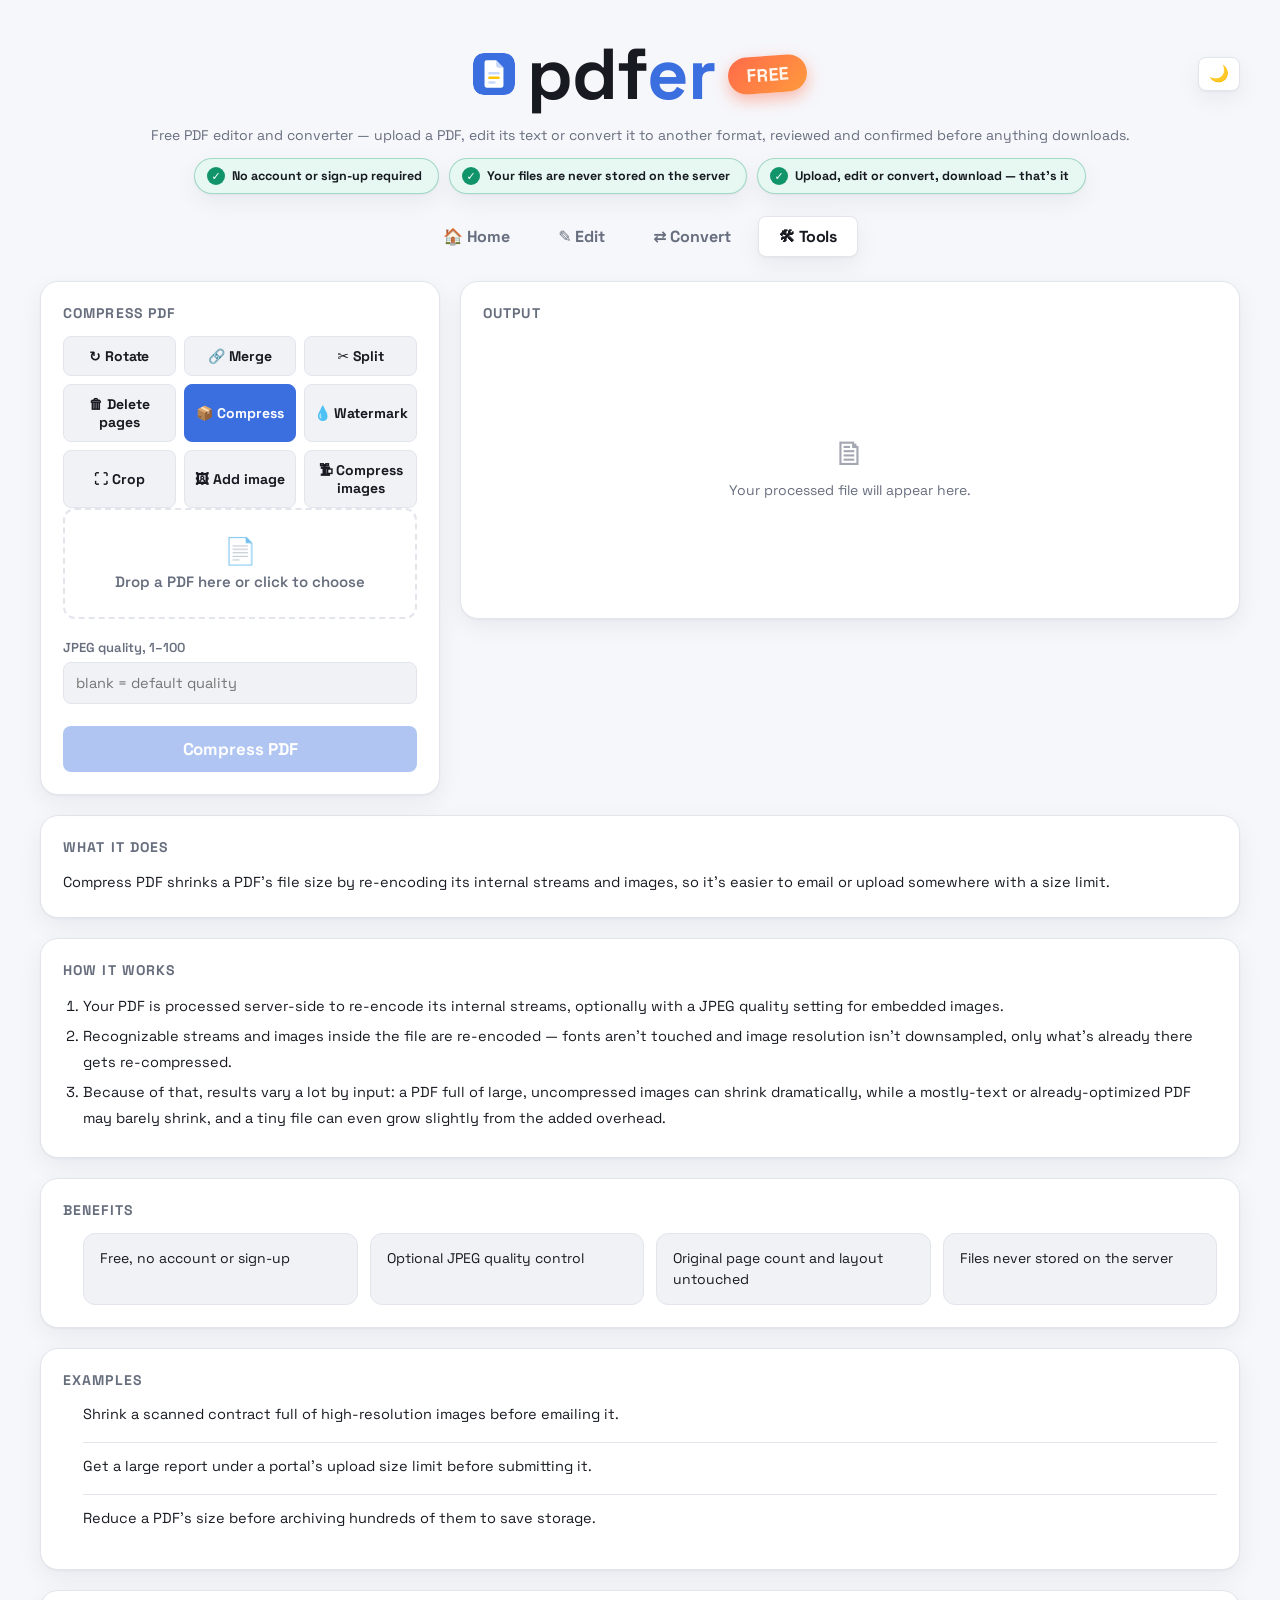
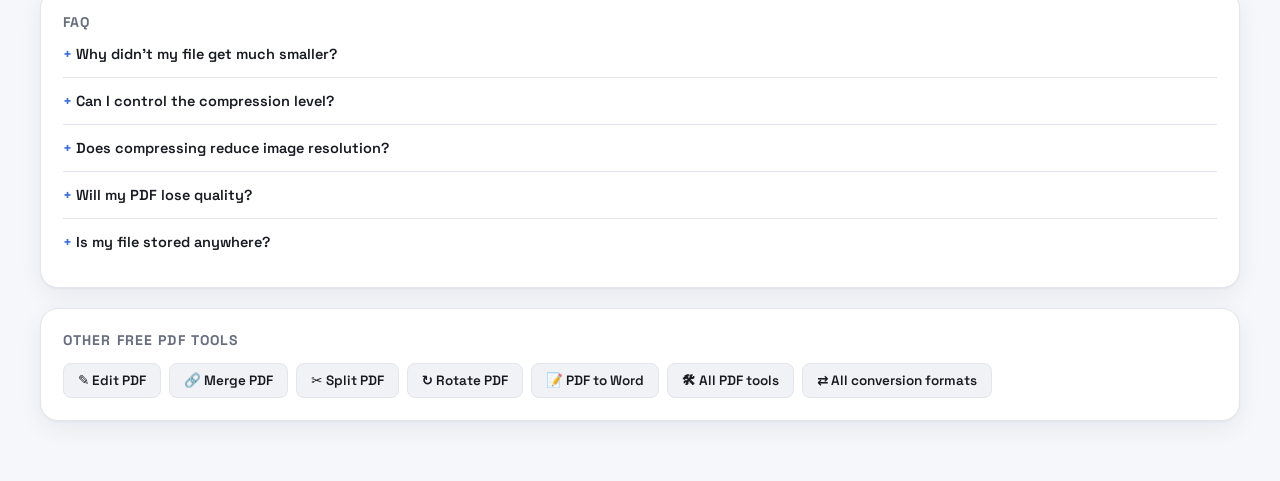
==== static/compress-pdf.html @ 3cc18a74 "Refine descriptions and improve clarity across multiple HTML files" ====
<!DOCTYPE html>
<html lang="en">
<head>
<meta charset="UTF-8">
<meta name="viewport" content="width=device-width, initial-scale=1.0">
<title>Compress PDF Online Free — Reduce File Size | pdfer</title>
<meta name="description" content="Free online tool to compress a PDF and shrink its file size. Re-encodes streams and images to reduce size — no signup, no watermark, files never stored.">
<link rel="canonical" href="/compress-pdf">
<meta property="og:type" content="website">
<meta property="og:url" content="/compress-pdf">
<meta property="og:title" content="Compress PDF Online Free — pdfer">
<meta property="og:description" content="Free online tool to compress a PDF and shrink its file size. Re-encodes streams and images to reduce size — no signup, no watermark, files never stored.">
<meta property="og:image" content="/logo.svg">
<meta name="twitter:card" content="summary">
<meta name="twitter:title" content="Compress PDF Online Free — pdfer">
<meta name="twitter:description" content="Free online tool to compress a PDF and shrink its file size. Re-encodes streams and images to reduce size — no signup, no watermark, files never stored.">
<link rel="icon" type="image/svg+xml" href="logo.svg">
<link rel="stylesheet" href="style.css">
<!--GA_SNIPPET-->
</head>
<body>
<div class="app">
  <div class="topbar">
    <div class="brand"><img src="logo.svg" class="brand-icon" alt=""><h1><span class="pdf">pdf</span><span class="er">er</span><span class="visually-hidden"> — Compress PDF Online Free</span></h1><span class="badge">Free</span></div>
    <button type="button" class="icon-btn theme-toggle" id="themeToggle" aria-label="Toggle color theme">🌙</button>
  </div>
  <p class="sub">Free PDF editor and converter — upload a PDF, edit its text or convert it to another format, reviewed and confirmed before anything downloads.</p>
  <ul class="privacy-strip">
    <li><span class="privacy-icon">✓</span> No account or sign-up required</li>
    <li><span class="privacy-icon">✓</span> Your files are never stored on the server</li>
    <li><span class="privacy-icon">✓</span> Upload, edit or convert, download — that's it</li>
  </ul>

  <nav class="nav">
    <a href="/">🏠 Home</a>
    <a href="/edit-pdf">✎ Edit</a>
    <a href="/convert.html">⇄ Convert</a>
    <a href="/tools.html" class="active">🛠 Tools</a>
  </nav>

  <div class="layout">
    <section class="card">
      <h2 class="card-title">Compress PDF</h2>
      <div class="format-grid" id="toolPicker" hidden>
        <button type="button" class="format-opt active" data-tool="rotate">↻ Rotate</button>
        <button type="button" class="format-opt" data-tool="merge">🔗 Merge</button>
        <button type="button" class="format-opt" data-tool="split">✂ Split</button>
        <button type="button" class="format-opt" data-tool="delete">🗑 Delete pages</button>
        <button type="button" class="format-opt" data-tool="compress">📦 Compress</button>
        <button type="button" class="format-opt" data-tool="watermark">💧 Watermark</button>
        <button type="button" class="format-opt" data-tool="crop">⛶ Crop</button>
        <button type="button" class="format-opt" data-tool="addimage">🖼 Add image</button>
        <button type="button" class="format-opt" data-tool="compressimages">🗜 Compress images</button>
      </div>

      <div class="drop" id="toolDrop">
        <span class="drop-icon">📄</span>
        <span class="drop-text">Drop a PDF here or click to choose</span>
      </div>
      <input type="file" id="toolFile" accept="application/pdf" hidden>

      <div class="drop" id="mergeDrop" hidden>
        <span class="drop-icon">📄</span>
        <span class="drop-text">Drop 2 or more PDFs here or click to choose</span>
      </div>
      <input type="file" id="mergeFiles" accept="application/pdf" multiple hidden>
      <p class="hint" id="mergeFileList"></p>

      <div id="addImageWrap" hidden>
        <label for="addImageFile">Image to add (JPEG or PNG)</label>
        <div class="drop" id="addImageDrop">
          <span class="drop-icon">🖼</span>
          <span class="drop-text">Drop a JPEG or PNG here or click to choose</span>
        </div>
        <input type="file" id="addImageFile" accept="image/jpeg,image/png" hidden>
      </div>

      <div id="rotateOpts" hidden>
        <label for="rotateAngle">Rotate</label>
        <select id="rotateAngle">
          <option value="90">90° clockwise</option>
          <option value="-90">90° counterclockwise</option>
          <option value="180">180°</option>
        </select>
        <label for="rotatePages">Pages</label>
        <input type="text" id="rotatePages" placeholder="e.g. 1,3,5-7 (blank = all pages)">
      </div>
      <div id="splitOpts" hidden>
        <label for="splitRanges">Ranges</label>
        <input type="text" id="splitRanges" placeholder="e.g. 1-3;4-6 (blank = split every page)">
      </div>
      <div id="deleteOpts" hidden>
        <label for="deletePages">Pages to delete</label>
        <input type="text" id="deletePages" placeholder="e.g. 2,4-5">
      </div>
      <div id="compressOpts">
        <label for="compressQuality">JPEG quality, 1–100</label>
        <input type="text" id="compressQuality" placeholder="blank = default quality">
      </div>
      <div id="watermarkOpts" hidden>
        <label for="watermarkText">Watermark text</label>
        <input type="text" id="watermarkText" placeholder="e.g. CONFIDENTIAL">
        <label for="watermarkOpacity">Opacity, 0–1</label>
        <input type="text" id="watermarkOpacity" placeholder="0.3">
        <label for="watermarkFontSize">Font size (pt)</label>
        <input type="text" id="watermarkFontSize" placeholder="48">
        <label for="watermarkPages">Pages</label>
        <input type="text" id="watermarkPages" placeholder="e.g. 1,3,5-7 (blank = all pages)">
      </div>
      <div id="cropOpts" hidden>
        <p class="hint">Trim each side by a percentage of the page's own width/height.</p>
        <label for="cropLeft">Left %</label>
        <input type="text" id="cropLeft" placeholder="0">
        <label for="cropRight">Right %</label>
        <input type="text" id="cropRight" placeholder="0">
        <label for="cropTop">Top %</label>
        <input type="text" id="cropTop" placeholder="0">
        <label for="cropBottom">Bottom %</label>
        <input type="text" id="cropBottom" placeholder="0">
        <label for="cropPages">Pages</label>
        <input type="text" id="cropPages" placeholder="e.g. 1,3,5-7 (blank = all pages)">
      </div>
      <div id="addImageOpts" hidden>
        <label for="addImageWidth">Width, % of page</label>
        <input type="text" id="addImageWidth" placeholder="40">
        <label for="addImagePosition">Position</label>
        <select id="addImagePosition">
          <option value="center">Center</option>
          <option value="top-left">Top left</option>
          <option value="top-right">Top right</option>
          <option value="bottom-left">Bottom left</option>
          <option value="bottom-right">Bottom right</option>
        </select>
        <label for="addImagePages">Pages</label>
        <input type="text" id="addImagePages" placeholder="e.g. 1,3,5-7 (blank = page 1 only)">
      </div>
      <div id="compressImagesOpts" hidden>
        <p class="hint">Downsamples images larger than this, then re-encodes them as JPEG - a resolution-aware complement to "Compress" above, which can re-encode images but not shrink their pixel dimensions.</p>
        <label for="compressImagesMaxDim">Max dimension, px</label>
        <input type="text" id="compressImagesMaxDim" placeholder="1600">
        <label for="compressImagesQuality">JPEG quality, 1–100</label>
        <input type="text" id="compressImagesQuality" placeholder="75">
      </div>

      <button id="toolGo" disabled>Compress PDF</button>
      <div id="toolStatus"></div>
    </section>

    <section class="card">
      <h2 class="card-title">Output</h2>
      <div class="empty-preview" id="toolEmptyPreview">
        <span class="icon">🗎</span>
        <span>Your processed file will appear here.</span>
      </div>
      <div id="toolResult" style="display:none">
        <div class="result-doc">
          <span class="result-doc-icon" id="toolResultIcon">📄</span>
          <div class="result-doc-info">
            <strong id="toolResultName">result.pdf</strong>
            <span id="toolMeta"></span>
          </div>
        </div>
        <a id="toolDl" class="download-link" download="result.pdf">⬇ Download</a>
      </div>
    </section>
  </div>

  <section class="card landing-section">
    <h2 class="card-title">What it does</h2>
    <p>Compress PDF shrinks a PDF's file size by re-encoding its internal streams and images, so it's easier to email or upload somewhere with a size limit.</p>
  </section>

  <section class="card landing-section">
    <h2 class="card-title">How it works</h2>
    <ol>
      <li>Your PDF is processed server-side to re-encode its internal streams, optionally with a JPEG quality setting for embedded images.</li>
      <li>Recognizable streams and images inside the file are re-encoded — fonts aren't touched and image resolution isn't downsampled, only what's already there gets re-compressed.</li>
      <li>Because of that, results vary a lot by input: a PDF full of large, uncompressed images can shrink dramatically, while a mostly-text or already-optimized PDF may barely shrink, and a tiny file can even grow slightly from the added overhead.</li>
    </ol>
  </section>

  <section class="card landing-section">
    <h2 class="card-title">Benefits</h2>
    <ul class="benefits-grid">
      <li>Free, no account or sign-up</li>
      <li>Optional JPEG quality control</li>
      <li>Original page count and layout untouched</li>
      <li>Files never stored on the server</li>
    </ul>
  </section>

  <section class="card landing-section">
    <h2 class="card-title">Examples</h2>
    <ul class="examples-list">
      <li>Shrink a scanned contract full of high-resolution images before emailing it.</li>
      <li>Get a large report under a portal's upload size limit before submitting it.</li>
      <li>Reduce a PDF's size before archiving hundreds of them to save storage.</li>
    </ul>
  </section>

  <section class="card landing-section faq">
    <h2 class="card-title">FAQ</h2>
    <details>
      <summary>Why didn't my file get much smaller?</summary>
      <p>Compress only re-encodes streams and images it already recognizes — a mostly-text PDF or one that's already optimized won't shrink much, since there's little left to compress.</p>
    </details>
    <details>
      <summary>Can I control the compression level?</summary>
      <p>Yes — set an optional JPEG quality (1-100) for embedded images; leave it blank to use the default.</p>
    </details>
    <details>
      <summary>Does compressing reduce image resolution?</summary>
      <p>No — this tool re-encodes images, it doesn't downsample their pixel dimensions. For that, use "Compress images" on the All Tools page.</p>
    </details>
    <details>
      <summary>Will my PDF lose quality?</summary>
      <p>Recompression can lower JPEG quality if you set it, but page content and text stay exactly as they were.</p>
    </details>
    <details>
      <summary>Is my file stored anywhere?</summary>
      <p>No, files are processed in memory only and never written to persistent storage.</p>
    </details>
  </section>

  <section class="card landing-section other-tools">
    <h2 class="card-title">Other free PDF tools</h2>
    <div class="tool-links">
      <a href="/edit-pdf">✎ Edit PDF</a>
      <a href="/merge-pdf">🔗 Merge PDF</a>
      <a href="/split-pdf">✂ Split PDF</a>
      <a href="/rotate-pdf">↻ Rotate PDF</a>
      <a href="/pdf-to-word">📝 PDF to Word</a>
      <a href="/tools.html">🛠 All PDF tools</a>
      <a href="/convert.html">⇄ All conversion formats</a>
    </div>
  </section>
</div>

<script>window.PDFER_LOCK_TOOL = 'compress';</script>
<script src="theme.js"></script>
<script src="tools.js"></script>
</body>
</html>
---- static/style.css ----
/* Shared design system for all three pdfer pages (index.html = editor,
   convert.html = converter, tools.html = PDF Tools) - anything specific
   to only one of them (the PDF.js viewer/textLayer, the confirm-row)
   lives in that page's own <style> block instead; format-grid/result-doc
   are shared by convert.html and tools.html and live here. */

/* Light theme is the default; dark applies automatically via the OS
   preference, and either can be pinned explicitly via data-theme (set by
   the toggle button in theme.js) which always wins over the media query. */
:root {
  --bg: #f6f7fb; --panel: #ffffff; --panel-2: #f1f2f6; --border: #e2e5ec;
  --text: #171a21; --muted: #676e7e; --accent: #3b6fe0; --accent-ink: #ffffff;
  --ok: #12946b; --ok-bg: #e6f8f1; --err: #d64545; --err-bg: #fdeaea;
  --shadow: 0 1px 2px rgba(20,24,38,.04), 0 8px 24px rgba(20,24,38,.06);
  --radius-sm: 8px; --radius-md: 12px; --radius-lg: 18px;
  --font-display: 'Space Grotesk', ui-sans-serif, system-ui, "Segoe UI", Roboto, sans-serif;
}
@media (prefers-color-scheme: dark) {
  :root {
    --bg: #0b0d13; --panel: #151822; --panel-2: #1b1f2b; --border: #272c39;
    --text: #e9ebf3; --muted: #8b93a7; --accent: #6790ff; --accent-ink: #06101f;
    --ok: #35d29b; --ok-bg: rgba(53,210,155,.12); --err: #ff7a7a; --err-bg: rgba(255,122,122,.12);
    --shadow: 0 1px 2px rgba(0,0,0,.3), 0 12px 32px rgba(0,0,0,.35);
  }
}
:root[data-theme="light"] {
  --bg: #f6f7fb; --panel: #ffffff; --panel-2: #f1f2f6; --border: #e2e5ec;
  --text: #171a21; --muted: #676e7e; --accent: #3b6fe0; --accent-ink: #ffffff;
  --ok: #12946b; --ok-bg: #e6f8f1; --err: #d64545; --err-bg: #fdeaea;
  --shadow: 0 1px 2px rgba(20,24,38,.04), 0 8px 24px rgba(20,24,38,.06);
}
:root[data-theme="dark"] {
  --bg: #0b0d13; --panel: #151822; --panel-2: #1b1f2b; --border: #272c39;
  --text: #e9ebf3; --muted: #8b93a7; --accent: #6790ff; --accent-ink: #06101f;
  --ok: #35d29b; --ok-bg: rgba(53,210,155,.12); --err: #ff7a7a; --err-bg: rgba(255,122,122,.12);
  --shadow: 0 1px 2px rgba(0,0,0,.3), 0 12px 32px rgba(0,0,0,.35);
}

/* Self-hosted (see vendor/fonts/OFL.txt for license) - a strict CSP with
   no third-party CDNs means a webfont has to ship with the app like
   PDF.js already does, not load from fonts.googleapis.com. This is
   Google's variable-font file, and font-weight is declared as a range
   (not a fixed value) so the browser renders the exact requested weight
   from the file's own weight axis instead of snapping unweighted text to
   whichever single static weight happened to be declared. */
@font-face {
  font-family: 'Space Grotesk';
  font-style: normal;
  font-weight: 300 700;
  font-display: swap;
  src: url('vendor/fonts/space-grotesk.woff2') format('woff2');
}

* { box-sizing: border-box; margin: 0; }
.visually-hidden {
  position: absolute; width: 1px; height: 1px; padding: 0; margin: -1px;
  overflow: hidden; clip: rect(0, 0, 0, 0); white-space: nowrap; border: 0;
}
html { color-scheme: light dark; }
body {
  font-family: var(--font-display);
  background: var(--bg); color: var(--text);
  min-height: 100vh; display: flex; flex-direction: column; align-items: center;
  padding: 28px 16px 60px;
  transition: background-color .15s, color .15s;
}
.app { width: 100%; max-width: 1200px; }

.topbar { position: relative; display: flex; align-items: center; justify-content: center; margin-bottom: 4px; }
.brand { display: flex; align-items: center; flex-wrap: wrap; justify-content: center; gap: 12px; font-size: 36px; font-weight: 700; letter-spacing: -.02em; }
.brand-icon { width: 42px; height: 42px; border-radius: 11px; display: block; }
.brand .pdf { color: var(--text); }
.brand .er { color: var(--accent); }
.icon-btn {
  width: auto; margin: 0; padding: 8px 10px; font-size: 16px; line-height: 1;
  background: var(--panel); border: 1px solid var(--border); border-radius: var(--radius-sm);
  color: var(--text); cursor: pointer; box-shadow: var(--shadow);
}
.icon-btn:hover { border-color: var(--accent); }
.theme-toggle { position: absolute; right: 0; top: 50%; transform: translateY(-50%); }

.badge {
  display: inline-flex; align-items: center; padding: 7px 18px;
  font-size: 18px; font-weight: 700; letter-spacing: .03em; text-transform: uppercase;
  color: #fff7ed; background: linear-gradient(135deg, #ff6b4a, #ff9a3d);
  border-radius: 999px; box-shadow: 0 6px 16px rgba(255, 107, 74, .45);
  transform: rotate(-4deg);
  animation: badge-pop 2.4s ease-in-out infinite;
}
@keyframes badge-pop {
  0%, 100% { transform: rotate(-4deg) scale(1); }
  50% { transform: rotate(-4deg) scale(1.1); }
}
@media (prefers-reduced-motion: reduce) {
  .badge { animation: none; }
}

.sub { color: var(--muted); margin: 6px 0 14px; font-size: 14px; text-align: center; }

.privacy-strip {
  display: flex; flex-wrap: wrap; justify-content: center; gap: 10px;
  list-style: none; margin: 0 0 22px; padding: 0;
}
.privacy-strip li {
  display: flex; align-items: center; gap: 7px;
  padding: 8px 16px 8px 12px; border-radius: 999px;
  background: var(--ok-bg); border: 1px solid color-mix(in srgb, var(--ok) 32%, transparent);
  font-size: 12.5px; font-weight: 700; color: var(--text);
  box-shadow: var(--shadow);
  transition: transform .15s ease, box-shadow .15s ease;
}
.privacy-strip li:hover {
  transform: translateY(-2px);
  box-shadow: 0 8px 20px color-mix(in srgb, var(--ok) 28%, transparent);
}
.privacy-strip .privacy-icon {
  display: inline-flex; align-items: center; justify-content: center;
  width: 18px; height: 18px; border-radius: 50%;
  background: var(--ok); color: var(--accent-ink); font-size: 11px; font-weight: 900; flex: none;
}

.nav { display: flex; gap: 6px; justify-content: center; margin: 22px 0 24px; }
.nav a {
  padding: 9px 20px; font-size: 16px; font-weight: 700; letter-spacing: -.005em;
  background: transparent; color: var(--muted); border: 1px solid transparent; border-radius: var(--radius-sm);
  cursor: pointer; transition: .12s; display: inline-flex; align-items: center; gap: 7px;
  text-decoration: none;
}
.nav a:hover:not(.active) { color: var(--text); }
.nav a.active {
  background: var(--panel); color: var(--text); border-color: var(--border); box-shadow: var(--shadow);
}

.layout { display: grid; grid-template-columns: minmax(320px, 400px) 1fr; gap: 20px; align-items: start; }
@media (max-width: 880px) { .layout { grid-template-columns: 1fr; } }

/* Icon-only glyphs (emoji) opt back out of Space Grotesk explicitly: it's
   a Latin text/display face, and depending on the character some emoji
   codepoints it doesn't actually cover still block the browser from
   falling through to a real system emoji font (rather than the
   platform's usual per-character fallback), rendering as a broken tofu
   box instead of the intended icon. */
.drop-icon, .empty-preview .icon, .result-doc-icon, .icon-btn {
  font-family: system-ui, -apple-system, "Segoe UI Emoji", "Apple Color Emoji", "Noto Color Emoji", sans-serif;
}

.card {
  background: var(--panel); border: 1px solid var(--border); border-radius: var(--radius-lg);
  padding: 22px; box-shadow: var(--shadow);
  transition: background-color .15s, border-color .15s;
  /* Grid items default to min-width:auto, which is their content's
     intrinsic width - without this, a rendered PDF page wider than the
     column would grow the whole grid track (and the page) instead of
     being scrolled inside .viewer's own overflow:auto. */
  min-width: 0;
}

h2.card-title { font-size: 14px; font-weight: 700; text-transform: uppercase; letter-spacing: .08em; color: var(--muted); margin-bottom: 14px; }

.drop {
  border: 2px dashed var(--border); border-radius: var(--radius-md); padding: 26px 16px;
  text-align: center; color: var(--muted); cursor: pointer; transition: .15s;
  display: flex; flex-direction: column; align-items: center; gap: 6px;
}
/* The PDF Tools section (tools.js) toggles the [hidden] attribute on
   .drop elements (two drop zones share the class - the single-file one
   and merge's multi-file one) - without this, [hidden] and .drop's own
   display:flex tie in specificity and .drop wins, since author rules
   beat the browser's built-in [hidden] rule regardless of specificity. */
.drop[hidden] { display: none; }
.drop .drop-icon { font-size: 26px; }
.drop .drop-text { font-size: 15px; font-weight: 600; }
.drop.over { border-color: var(--accent); background: var(--panel-2); color: var(--text); }
.drop:hover { border-color: var(--accent); color: var(--text); }
.drop.hasfile { border-style: solid; border-color: var(--ok); color: var(--text); background: var(--ok-bg); }

label { display: block; font-size: 13px; font-weight: 600; color: var(--muted); margin: 18px 0 6px; }
label:first-of-type { margin-top: 20px; }
input[type=text], select {
  width: 100%; padding: 11px 12px; border-radius: var(--radius-sm);
  border: 1px solid var(--border); background: var(--panel-2); color: var(--text); font-size: 14.5px;
  font-family: var(--font-display);
  transition: border-color .12s, box-shadow .12s;
}
input[type=text]:focus, select:focus {
  outline: none; border-color: var(--accent); box-shadow: 0 0 0 3px color-mix(in srgb, var(--accent) 22%, transparent);
}

.checkbox-row {
  display: flex; align-items: center; gap: 8px; margin-top: 16px;
  font-size: 13px; color: var(--muted); cursor: pointer;
}
.checkbox-row input { margin: 0; cursor: pointer; accent-color: var(--accent); }
.regex-hint code {
  background: var(--panel-2); border: 1px solid var(--border); border-radius: 4px;
  padding: 1px 5px; font-size: 12px; color: var(--text);
}

button {
  margin-top: 22px; width: 100%; padding: 12px; border: none; border-radius: var(--radius-sm);
  background: var(--accent); color: var(--accent-ink); font-size: 17px; font-weight: 700;
  font-family: var(--font-display); letter-spacing: -.005em; cursor: pointer;
  transition: filter .1s, transform .05s;
}
button:hover:not(:disabled) { filter: brightness(1.08); }
button:active:not(:disabled) { transform: translateY(1px); }
button:disabled { opacity: .4; cursor: not-allowed; }

#status, #convStatus { margin-top: 12px; font-size: 13.5px; min-height: 20px; font-weight: 600; }
#status.ok, #convStatus.ok { color: var(--ok); }
#status.err, #convStatus.err { color: var(--err); }

.hint { font-size: 12.5px; color: var(--muted); margin: 0 0 14px; line-height: 1.5; }

.empty-preview {
  display: flex; flex-direction: column; align-items: center; justify-content: center; gap: 8px;
  min-height: 260px; color: var(--muted); text-align: center; font-size: 14px;
}
.empty-preview .icon { font-size: 34px; opacity: .6; }

.download-link {
  display: inline-flex; align-items: center; gap: 6px; margin-bottom: 12px;
  color: var(--accent-ink); background: var(--accent); padding: 9px 16px;
  border-radius: var(--radius-sm); font-weight: 700; font-size: 14.5px; text-decoration: none;
}
.download-link:hover { filter: brightness(1.08); }

/* Shared by convert.html's format picker and tools.html's PDF Tools
   picker (same visual language: a grid of toggle buttons, one active). */
.format-grid { display: grid; grid-template-columns: repeat(3, 1fr); gap: 8px; }
.format-opt {
  margin: 0; width: auto; padding: 10px 6px; font-size: 14px; font-weight: 700;
  font-family: var(--font-display); letter-spacing: -.005em;
  background: var(--panel-2); color: var(--text); border: 1px solid var(--border); border-radius: var(--radius-sm);
  cursor: pointer; transition: .12s;
}
.format-opt:hover:not(.active) { border-color: var(--accent); }
.format-opt.active { background: var(--accent); color: var(--accent-ink); border-color: var(--accent); }

/* Shared by convert.html's Output card and tools.html's PDF Tools
   Output card. */
.result-doc {
  display: flex; align-items: center; gap: 12px; margin-bottom: 14px;
  padding: 14px; background: var(--panel-2); border: 1px solid var(--border); border-radius: var(--radius-md);
}
.result-doc-icon { font-size: 28px; }
.result-doc-info { display: flex; flex-direction: column; gap: 2px; font-size: 13.5px; min-width: 0; }
.result-doc-info span { color: var(--muted); font-size: 12.5px; }

/* ---------------------------------------------------------------------
   Landing pages: hub.html's tool-card grid, and the marketing sections
   (what it does / how it works / benefits / examples / FAQ / other
   tools) shared by edit-pdf.html, merge-pdf.html, split-pdf.html,
   compress-pdf.html, rotate-pdf.html and pdf-to-word.html. Reuses the
   same tokens and .card look as the tool widgets above - a landing
   page's marketing content is meant to read as part of the same app,
   not a separate "blog" skin.
   --------------------------------------------------------------------- */

.hero { text-align: center; margin: 8px 0 28px; }
.hero h2 { font-size: 26px; font-weight: 700; letter-spacing: -.01em; margin-bottom: 8px; }
.hero p { color: var(--muted); font-size: 15px; max-width: 640px; margin: 0 auto; }

.tool-cards {
  display: grid; grid-template-columns: repeat(auto-fill, minmax(220px, 1fr)); gap: 14px;
  margin-top: 28px;
}
.tool-card {
  display: flex; align-items: center; gap: 12px; padding: 18px;
  background: var(--panel); border: 1px solid var(--border); border-radius: var(--radius-lg);
  box-shadow: var(--shadow); text-decoration: none; color: var(--text);
  transition: border-color .15s, transform .15s;
}
.tool-card:hover { border-color: var(--accent); transform: translateY(-1px); }
.tool-card .tool-card-icon { font-size: 26px; }
.tool-card strong { display: block; font-size: 15px; }
.tool-card span { display: block; color: var(--muted); font-size: 12.5px; margin-top: 2px; }

.landing-section { margin-top: 20px; }
.landing-section p { color: var(--text); font-size: 14.5px; line-height: 1.7; }
.landing-section ol, .landing-section ul { padding-left: 20px; color: var(--text); font-size: 14.5px; line-height: 1.8; }
.landing-section li { margin-bottom: 4px; }

.benefits-grid {
  display: grid; grid-template-columns: repeat(auto-fill, minmax(220px, 1fr)); gap: 12px;
}
.benefits-grid li {
  list-style: none; margin: 0; padding: 14px 16px;
  background: var(--panel-2); border: 1px solid var(--border); border-radius: var(--radius-md);
  font-size: 14px; line-height: 1.5;
}

.examples-list { padding-left: 0; }
.examples-list li {
  list-style: none; padding: 12px 0; border-top: 1px solid var(--border); font-size: 14.5px; line-height: 1.6;
}
.examples-list li:first-child { border-top: none; padding-top: 0; }

.faq details {
  border-top: 1px solid var(--border); padding: 14px 0;
}
.faq details:first-of-type { border-top: none; padding-top: 0; }
.faq summary {
  cursor: pointer; font-weight: 600; font-size: 14.5px; color: var(--text);
  list-style: none;
}
.faq summary::-webkit-details-marker { display: none; }
.faq summary::before { content: '+ '; color: var(--accent); font-weight: 700; }
.faq details[open] summary::before { content: '\2212 '; }
.faq details p { margin-top: 8px; color: var(--muted); font-size: 14px; line-height: 1.6; }

.other-tools .tool-links { display: flex; flex-wrap: wrap; gap: 8px; }
.other-tools .tool-links a {
  padding: 8px 14px; font-size: 13.5px; font-weight: 600; text-decoration: none;
  background: var(--panel-2); color: var(--text); border: 1px solid var(--border); border-radius: var(--radius-sm);
  transition: border-color .12s;
}
.other-tools .tool-links a:hover { border-color: var(--accent); color: var(--accent); }
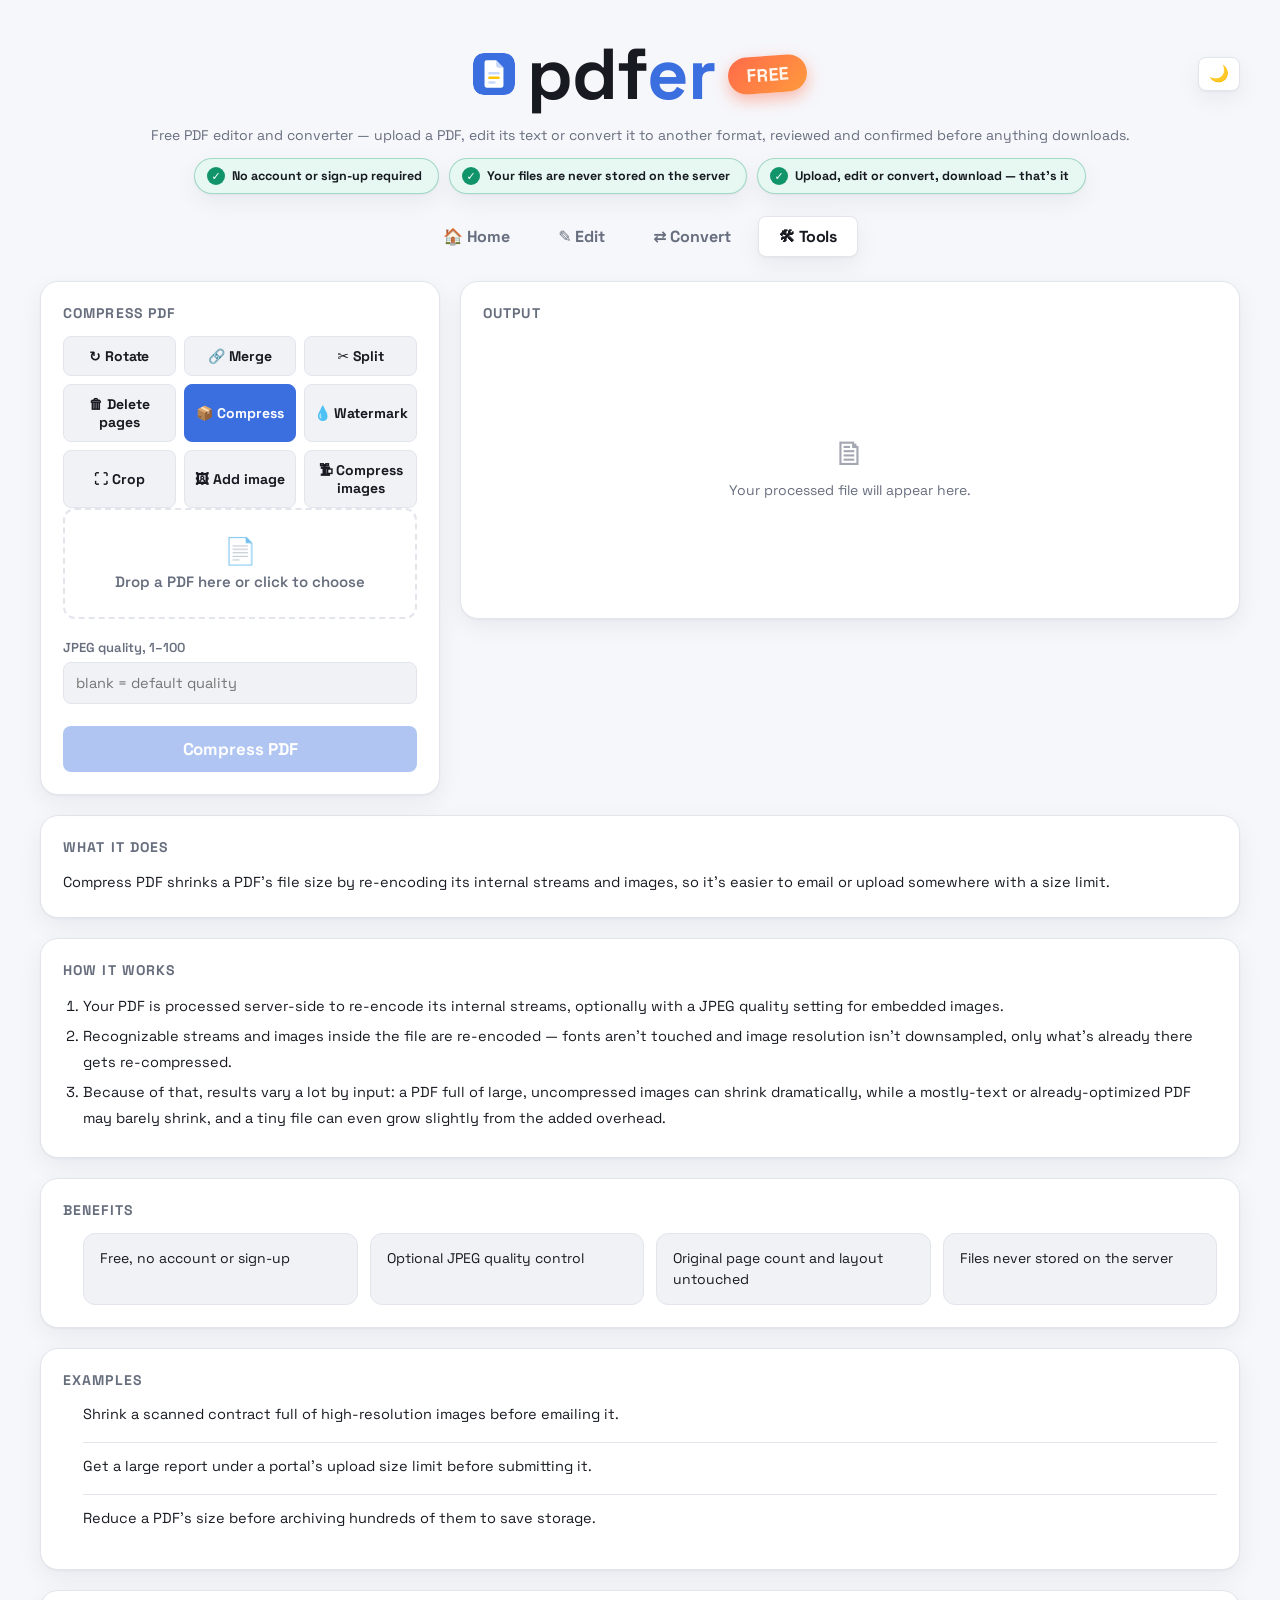
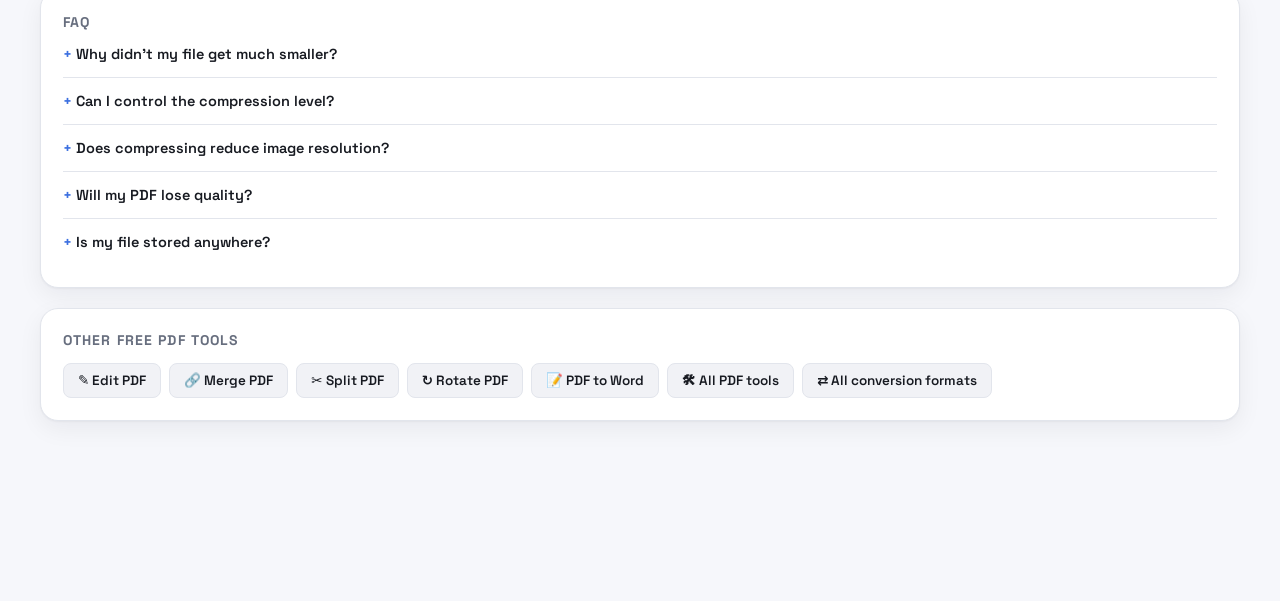
==== commit e548301f: "Add AdSense integration and update tool pages for ad slots" ====
--- a/static/compress-pdf.html
+++ b/static/compress-pdf.html
@@ -3,7 +3,10 @@
 <head>
 <meta charset="UTF-8">
 <meta name="viewport" content="width=device-width, initial-scale=1.0">
-<title>Compress PDF Online Free — Reduce File Size | pdfer</title>
+<meta name="google-site-verification" content="ekVOYYr4KzSdzymEifBAL8Djike5fr_iFKqCm2qJEaY" />
+<script async src="https://pagead2.googlesyndication.com/pagead/js/adsbygoogle.js?client=ca-pub-1493720963523532"
+     crossorigin="anonymous"></script>
+<title data-i18n="compressPage.title">Compress PDF Online Free — Reduce File Size | pdfer</title>
 <meta name="description" content="Free online tool to compress a PDF and shrink its file size. Re-encodes streams and images to reduce size — no signup, no watermark, files never stored.">
 <link rel="canonical" href="/compress-pdf">
 <meta property="og:type" content="website">
@@ -16,129 +19,128 @@
 <meta name="twitter:description" content="Free online tool to compress a PDF and shrink its file size. Re-encodes streams and images to reduce size — no signup, no watermark, files never stored.">
 <link rel="icon" type="image/svg+xml" href="logo.svg">
 <link rel="stylesheet" href="style.css">
-<!--GA_SNIPPET-->
 </head>
-<body>
+<body data-lock-tool="compress">
 <div class="app">
   <div class="topbar">
-    <div class="brand"><img src="logo.svg" class="brand-icon" alt=""><h1><span class="pdf">pdf</span><span class="er">er</span><span class="visually-hidden"> — Compress PDF Online Free</span></h1><span class="badge">Free</span></div>
-    <button type="button" class="icon-btn theme-toggle" id="themeToggle" aria-label="Toggle color theme">🌙</button>
+    <div class="brand"><img src="logo.svg" class="brand-icon" alt=""><h1><span class="pdf">pdf</span><span class="er">er</span><span class="visually-hidden" data-i18n="compressPage.brandHidden"> — Compress PDF Online Free</span></h1><span class="badge" data-i18n="common.badgeFree">Free</span></div>
+    <button type="button" class="icon-btn theme-toggle" id="themeToggle" aria-label="Toggle color theme" data-i18n-aria-label="common.themeToggle">🌙</button>
   </div>
-  <p class="sub">Free PDF editor and converter — upload a PDF, edit its text or convert it to another format, reviewed and confirmed before anything downloads.</p>
+  <p class="sub" data-i18n="common.tagline">Free PDF editor and converter — upload a PDF, edit its text or convert it to another format, reviewed and confirmed before anything downloads.</p>
   <ul class="privacy-strip">
-    <li><span class="privacy-icon">✓</span> No account or sign-up required</li>
-    <li><span class="privacy-icon">✓</span> Your files are never stored on the server</li>
-    <li><span class="privacy-icon">✓</span> Upload, edit or convert, download — that's it</li>
+    <li><span class="privacy-icon">✓</span> <span data-i18n="common.privacyNoAccount">No account or sign-up required</span></li>
+    <li><span class="privacy-icon">✓</span> <span data-i18n="common.privacyNotStored">Your files are never stored on the server</span></li>
+    <li><span class="privacy-icon">✓</span> <span data-i18n="common.privacyUploadEditDownload">Upload, edit or convert, download — that's it</span></li>
   </ul>
 
   <nav class="nav">
-    <a href="/">🏠 Home</a>
-    <a href="/edit-pdf">✎ Edit</a>
-    <a href="/convert.html">⇄ Convert</a>
-    <a href="/tools.html" class="active">🛠 Tools</a>
+    <a href="/" data-i18n="nav.home">🏠 Home</a>
+    <a href="/edit-pdf" data-i18n="nav.edit">✎ Edit</a>
+    <a href="/convert.html" data-i18n="nav.convert">⇄ Convert</a>
+    <a href="/tools.html" class="active" data-i18n="nav.tools">🛠 Tools</a>
   </nav>
 
   <div class="layout">
     <section class="card">
-      <h2 class="card-title">Compress PDF</h2>
+      <h2 class="card-title" data-i18n="compressPage.cardTitle">Compress PDF</h2>
       <div class="format-grid" id="toolPicker" hidden>
-        <button type="button" class="format-opt active" data-tool="rotate">↻ Rotate</button>
-        <button type="button" class="format-opt" data-tool="merge">🔗 Merge</button>
-        <button type="button" class="format-opt" data-tool="split">✂ Split</button>
-        <button type="button" class="format-opt" data-tool="delete">🗑 Delete pages</button>
-        <button type="button" class="format-opt" data-tool="compress">📦 Compress</button>
-        <button type="button" class="format-opt" data-tool="watermark">💧 Watermark</button>
-        <button type="button" class="format-opt" data-tool="crop">⛶ Crop</button>
-        <button type="button" class="format-opt" data-tool="addimage">🖼 Add image</button>
-        <button type="button" class="format-opt" data-tool="compressimages">🗜 Compress images</button>
+        <button type="button" class="format-opt active" data-tool="rotate" data-i18n="toolsWidget.toolRotate">↻ Rotate</button>
+        <button type="button" class="format-opt" data-tool="merge" data-i18n="toolsWidget.toolMerge">🔗 Merge</button>
+        <button type="button" class="format-opt" data-tool="split" data-i18n="toolsWidget.toolSplit">✂ Split</button>
+        <button type="button" class="format-opt" data-tool="delete" data-i18n="toolsWidget.toolDelete">🗑 Delete pages</button>
+        <button type="button" class="format-opt" data-tool="compress" data-i18n="toolsWidget.toolCompress">📦 Compress</button>
+        <button type="button" class="format-opt" data-tool="watermark" data-i18n="toolsWidget.toolWatermark">💧 Watermark</button>
+        <button type="button" class="format-opt" data-tool="crop" data-i18n="toolsWidget.toolCrop">⛶ Crop</button>
+        <button type="button" class="format-opt" data-tool="addimage" data-i18n="toolsWidget.toolAddImage">🖼 Add image</button>
+        <button type="button" class="format-opt" data-tool="compressimages" data-i18n="toolsWidget.toolCompressImages">🗜 Compress images</button>
       </div>
 
       <div class="drop" id="toolDrop">
         <span class="drop-icon">📄</span>
-        <span class="drop-text">Drop a PDF here or click to choose</span>
+        <span class="drop-text" data-i18n="common.dropPdf">Drop a PDF here or click to choose</span>
       </div>
       <input type="file" id="toolFile" accept="application/pdf" hidden>
 
       <div class="drop" id="mergeDrop" hidden>
         <span class="drop-icon">📄</span>
-        <span class="drop-text">Drop 2 or more PDFs here or click to choose</span>
+        <span class="drop-text" data-i18n="toolsWidget.dropMulti">Drop 2 or more PDFs here or click to choose</span>
       </div>
       <input type="file" id="mergeFiles" accept="application/pdf" multiple hidden>
       <p class="hint" id="mergeFileList"></p>
 
       <div id="addImageWrap" hidden>
-        <label for="addImageFile">Image to add (JPEG or PNG)</label>
+        <label for="addImageFile" data-i18n="toolsWidget.addImageLabel">Image to add (JPEG or PNG)</label>
         <div class="drop" id="addImageDrop">
           <span class="drop-icon">🖼</span>
-          <span class="drop-text">Drop a JPEG or PNG here or click to choose</span>
+          <span class="drop-text" data-i18n="toolsWidget.dropImage">Drop a JPEG or PNG here or click to choose</span>
         </div>
         <input type="file" id="addImageFile" accept="image/jpeg,image/png" hidden>
       </div>
 
       <div id="rotateOpts" hidden>
-        <label for="rotateAngle">Rotate</label>
+        <label for="rotateAngle" data-i18n="toolsWidget.rotateLabel">Rotate</label>
         <select id="rotateAngle">
-          <option value="90">90° clockwise</option>
-          <option value="-90">90° counterclockwise</option>
-          <option value="180">180°</option>
+          <option value="90" data-i18n="toolsWidget.rotate90">90° clockwise</option>
+          <option value="-90" data-i18n="toolsWidget.rotateMinus90">90° counterclockwise</option>
+          <option value="180" data-i18n="toolsWidget.rotate180">180°</option>
         </select>
-        <label for="rotatePages">Pages</label>
-        <input type="text" id="rotatePages" placeholder="e.g. 1,3,5-7 (blank = all pages)">
+        <label for="rotatePages" data-i18n="toolsWidget.pagesLabel">Pages</label>
+        <input type="text" id="rotatePages" placeholder="e.g. 1,3,5-7 (blank = all pages)" data-i18n-placeholder="toolsWidget.pagesPlaceholder">
       </div>
       <div id="splitOpts" hidden>
-        <label for="splitRanges">Ranges</label>
-        <input type="text" id="splitRanges" placeholder="e.g. 1-3;4-6 (blank = split every page)">
+        <label for="splitRanges" data-i18n="toolsWidget.rangesLabel">Ranges</label>
+        <input type="text" id="splitRanges" placeholder="e.g. 1-3;4-6 (blank = split every page)" data-i18n-placeholder="toolsWidget.rangesPlaceholder">
       </div>
       <div id="deleteOpts" hidden>
-        <label for="deletePages">Pages to delete</label>
-        <input type="text" id="deletePages" placeholder="e.g. 2,4-5">
+        <label for="deletePages" data-i18n="toolsWidget.deletePagesLabel">Pages to delete</label>
+        <input type="text" id="deletePages" placeholder="e.g. 2,4-5" data-i18n-placeholder="toolsWidget.deletePagesPlaceholder">
       </div>
       <div id="compressOpts">
-        <label for="compressQuality">JPEG quality, 1–100</label>
-        <input type="text" id="compressQuality" placeholder="blank = default quality">
+        <label for="compressQuality" data-i18n="toolsWidget.qualityLabel">JPEG quality, 1–100</label>
+        <input type="text" id="compressQuality" placeholder="blank = default quality" data-i18n-placeholder="toolsWidget.qualityPlaceholder">
       </div>
       <div id="watermarkOpts" hidden>
-        <label for="watermarkText">Watermark text</label>
-        <input type="text" id="watermarkText" placeholder="e.g. CONFIDENTIAL">
-        <label for="watermarkOpacity">Opacity, 0–1</label>
+        <label for="watermarkText" data-i18n="toolsWidget.watermarkTextLabel">Watermark text</label>
+        <input type="text" id="watermarkText" placeholder="e.g. CONFIDENTIAL" data-i18n-placeholder="toolsWidget.watermarkTextPlaceholder">
+        <label for="watermarkOpacity" data-i18n="toolsWidget.opacityLabel">Opacity, 0–1</label>
         <input type="text" id="watermarkOpacity" placeholder="0.3">
-        <label for="watermarkFontSize">Font size (pt)</label>
+        <label for="watermarkFontSize" data-i18n="toolsWidget.fontSizeLabel">Font size (pt)</label>
         <input type="text" id="watermarkFontSize" placeholder="48">
-        <label for="watermarkPages">Pages</label>
-        <input type="text" id="watermarkPages" placeholder="e.g. 1,3,5-7 (blank = all pages)">
+        <label for="watermarkPages" data-i18n="toolsWidget.pagesLabel">Pages</label>
+        <input type="text" id="watermarkPages" placeholder="e.g. 1,3,5-7 (blank = all pages)" data-i18n-placeholder="toolsWidget.pagesPlaceholder">
       </div>
       <div id="cropOpts" hidden>
-        <p class="hint">Trim each side by a percentage of the page's own width/height.</p>
-        <label for="cropLeft">Left %</label>
+        <p class="hint" data-i18n="toolsWidget.cropHint">Trim each side by a percentage of the page's own width/height.</p>
+        <label for="cropLeft" data-i18n="toolsWidget.leftPct">Left %</label>
         <input type="text" id="cropLeft" placeholder="0">
-        <label for="cropRight">Right %</label>
+        <label for="cropRight" data-i18n="toolsWidget.rightPct">Right %</label>
         <input type="text" id="cropRight" placeholder="0">
-        <label for="cropTop">Top %</label>
+        <label for="cropTop" data-i18n="toolsWidget.topPct">Top %</label>
         <input type="text" id="cropTop" placeholder="0">
-        <label for="cropBottom">Bottom %</label>
+        <label for="cropBottom" data-i18n="toolsWidget.bottomPct">Bottom %</label>
         <input type="text" id="cropBottom" placeholder="0">
-        <label for="cropPages">Pages</label>
-        <input type="text" id="cropPages" placeholder="e.g. 1,3,5-7 (blank = all pages)">
+        <label for="cropPages" data-i18n="toolsWidget.pagesLabel">Pages</label>
+        <input type="text" id="cropPages" placeholder="e.g. 1,3,5-7 (blank = all pages)" data-i18n-placeholder="toolsWidget.pagesPlaceholder">
       </div>
       <div id="addImageOpts" hidden>
-        <label for="addImageWidth">Width, % of page</label>
+        <label for="addImageWidth" data-i18n="toolsWidget.widthPctLabel">Width, % of page</label>
         <input type="text" id="addImageWidth" placeholder="40">
-        <label for="addImagePosition">Position</label>
+        <label for="addImagePosition" data-i18n="toolsWidget.positionLabel">Position</label>
         <select id="addImagePosition">
-          <option value="center">Center</option>
-          <option value="top-left">Top left</option>
-          <option value="top-right">Top right</option>
-          <option value="bottom-left">Bottom left</option>
-          <option value="bottom-right">Bottom right</option>
+          <option value="center" data-i18n="toolsWidget.posCenter">Center</option>
+          <option value="top-left" data-i18n="toolsWidget.posTopLeft">Top left</option>
+          <option value="top-right" data-i18n="toolsWidget.posTopRight">Top right</option>
+          <option value="bottom-left" data-i18n="toolsWidget.posBottomLeft">Bottom left</option>
+          <option value="bottom-right" data-i18n="toolsWidget.posBottomRight">Bottom right</option>
         </select>
-        <label for="addImagePages">Pages</label>
-        <input type="text" id="addImagePages" placeholder="e.g. 1,3,5-7 (blank = page 1 only)">
+        <label for="addImagePages" data-i18n="toolsWidget.pagesLabel">Pages</label>
+        <input type="text" id="addImagePages" placeholder="e.g. 1,3,5-7 (blank = page 1 only)" data-i18n-placeholder="toolsWidget.pagesBlankPage1">
       </div>
       <div id="compressImagesOpts" hidden>
-        <p class="hint">Downsamples images larger than this, then re-encodes them as JPEG - a resolution-aware complement to "Compress" above, which can re-encode images but not shrink their pixel dimensions.</p>
-        <label for="compressImagesMaxDim">Max dimension, px</label>
+        <p class="hint" data-i18n="toolsWidget.compressImagesHint">Downsamples images larger than this, then re-encodes them as JPEG - a resolution-aware complement to "Compress" above, which can re-encode images but not shrink their pixel dimensions.</p>
+        <label for="compressImagesMaxDim" data-i18n="toolsWidget.maxDimLabel">Max dimension, px</label>
         <input type="text" id="compressImagesMaxDim" placeholder="1600">
-        <label for="compressImagesQuality">JPEG quality, 1–100</label>
+        <label for="compressImagesQuality" data-i18n="toolsWidget.qualityLabel">JPEG quality, 1–100</label>
         <input type="text" id="compressImagesQuality" placeholder="75">
       </div>
 
@@ -147,12 +149,12 @@
     </section>
 
     <section class="card">
-      <h2 class="card-title">Output</h2>
+      <h2 class="card-title" data-i18n="common.outputTitle">Output</h2>
       <div class="empty-preview" id="toolEmptyPreview">
         <span class="icon">🗎</span>
-        <span>Your processed file will appear here.</span>
-      </div>
-      <div id="toolResult" style="display:none">
+        <span data-i18n="toolsWidget.emptyResult">Your processed file will appear here.</span>
+      </div>
+      <div id="toolResult" hidden>
         <div class="result-doc">
           <span class="result-doc-icon" id="toolResultIcon">📄</span>
           <div class="result-doc-info">
@@ -160,84 +162,95 @@
             <span id="toolMeta"></span>
           </div>
         </div>
-        <a id="toolDl" class="download-link" download="result.pdf">⬇ Download</a>
+        <a id="toolDl" class="download-link" download="result.pdf" data-i18n="common.downloadGeneric">⬇ Download</a>
       </div>
     </section>
   </div>
 
   <section class="card landing-section">
-    <h2 class="card-title">What it does</h2>
-    <p>Compress PDF shrinks a PDF's file size by re-encoding its internal streams and images, so it's easier to email or upload somewhere with a size limit.</p>
-  </section>
-
-  <section class="card landing-section">
-    <h2 class="card-title">How it works</h2>
+    <h2 class="card-title" data-i18n="common.whatItDoes">What it does</h2>
+    <p data-i18n="compressPage.whatItDoes">Compress PDF shrinks a PDF's file size by re-encoding its internal streams and images, so it's easier to email or upload somewhere with a size limit.</p>
+  </section>
+
+  <section class="card landing-section">
+    <h2 class="card-title" data-i18n="common.howItWorks">How it works</h2>
     <ol>
-      <li>Your PDF is processed server-side to re-encode its internal streams, optionally with a JPEG quality setting for embedded images.</li>
-      <li>Recognizable streams and images inside the file are re-encoded — fonts aren't touched and image resolution isn't downsampled, only what's already there gets re-compressed.</li>
-      <li>Because of that, results vary a lot by input: a PDF full of large, uncompressed images can shrink dramatically, while a mostly-text or already-optimized PDF may barely shrink, and a tiny file can even grow slightly from the added overhead.</li>
+      <li data-i18n="compressPage.how1">Your PDF is processed server-side to re-encode its internal streams, optionally with a JPEG quality setting for embedded images.</li>
+      <li data-i18n="compressPage.how2">Recognizable streams and images inside the file are re-encoded — fonts aren't touched and image resolution isn't downsampled, only what's already there gets re-compressed.</li>
+      <li data-i18n="compressPage.how3">Because of that, results vary a lot by input: a PDF full of large, uncompressed images can shrink dramatically, while a mostly-text or already-optimized PDF may barely shrink, and a tiny file can even grow slightly from the added overhead.</li>
     </ol>
   </section>
 
   <section class="card landing-section">
-    <h2 class="card-title">Benefits</h2>
+    <h2 class="card-title" data-i18n="common.benefits">Benefits</h2>
     <ul class="benefits-grid">
-      <li>Free, no account or sign-up</li>
-      <li>Optional JPEG quality control</li>
-      <li>Original page count and layout untouched</li>
-      <li>Files never stored on the server</li>
+      <li data-i18n="common.benefitFreeNoAccount">Free, no account or sign-up</li>
+      <li data-i18n="compressPage.benefit2">Optional JPEG quality control</li>
+      <li data-i18n="compressPage.benefit3">Original page count and layout untouched</li>
+      <li data-i18n="common.benefitFilesNotStored">Files never stored on the server</li>
     </ul>
   </section>
 
   <section class="card landing-section">
-    <h2 class="card-title">Examples</h2>
+    <h2 class="card-title" data-i18n="common.examples">Examples</h2>
     <ul class="examples-list">
-      <li>Shrink a scanned contract full of high-resolution images before emailing it.</li>
-      <li>Get a large report under a portal's upload size limit before submitting it.</li>
-      <li>Reduce a PDF's size before archiving hundreds of them to save storage.</li>
+      <li data-i18n="compressPage.example1">Shrink a scanned contract full of high-resolution images before emailing it.</li>
+      <li data-i18n="compressPage.example2">Get a large report under a portal's upload size limit before submitting it.</li>
+      <li data-i18n="compressPage.example3">Reduce a PDF's size before archiving hundreds of them to save storage.</li>
     </ul>
   </section>
 
   <section class="card landing-section faq">
-    <h2 class="card-title">FAQ</h2>
-    <details>
-      <summary>Why didn't my file get much smaller?</summary>
-      <p>Compress only re-encodes streams and images it already recognizes — a mostly-text PDF or one that's already optimized won't shrink much, since there's little left to compress.</p>
-    </details>
-    <details>
-      <summary>Can I control the compression level?</summary>
-      <p>Yes — set an optional JPEG quality (1-100) for embedded images; leave it blank to use the default.</p>
-    </details>
-    <details>
-      <summary>Does compressing reduce image resolution?</summary>
-      <p>No — this tool re-encodes images, it doesn't downsample their pixel dimensions. For that, use "Compress images" on the All Tools page.</p>
-    </details>
-    <details>
-      <summary>Will my PDF lose quality?</summary>
-      <p>Recompression can lower JPEG quality if you set it, but page content and text stay exactly as they were.</p>
-    </details>
-    <details>
-      <summary>Is my file stored anywhere?</summary>
-      <p>No, files are processed in memory only and never written to persistent storage.</p>
+    <h2 class="card-title" data-i18n="common.faq">FAQ</h2>
+    <details>
+      <summary data-i18n="compressPage.faq1q">Why didn't my file get much smaller?</summary>
+      <p data-i18n="compressPage.faq1a">Compress only re-encodes streams and images it already recognizes — a mostly-text PDF or one that's already optimized won't shrink much, since there's little left to compress.</p>
+    </details>
+    <details>
+      <summary data-i18n="compressPage.faq2q">Can I control the compression level?</summary>
+      <p data-i18n="compressPage.faq2a">Yes — set an optional JPEG quality (1-100) for embedded images; leave it blank to use the default.</p>
+    </details>
+    <details>
+      <summary data-i18n="compressPage.faq3q">Does compressing reduce image resolution?</summary>
+      <p data-i18n-html="compressPage.faq3a">No — this tool re-encodes images, it doesn't downsample their pixel dimensions. For that, use "Compress images" on the All Tools page.</p>
+    </details>
+    <details>
+      <summary data-i18n="compressPage.faq4q">Will my PDF lose quality?</summary>
+      <p data-i18n="compressPage.faq4a">Recompression can lower JPEG quality if you set it, but page content and text stay exactly as they were.</p>
+    </details>
+    <details>
+      <summary data-i18n="common.faqStoredQ">Is my file stored anywhere?</summary>
+      <p data-i18n="common.faqStoredA">No, files are processed in memory only and never written to persistent storage.</p>
     </details>
   </section>
 
   <section class="card landing-section other-tools">
-    <h2 class="card-title">Other free PDF tools</h2>
+    <h2 class="card-title" data-i18n="common.otherToolsHeading">Other free PDF tools</h2>
     <div class="tool-links">
-      <a href="/edit-pdf">✎ Edit PDF</a>
-      <a href="/merge-pdf">🔗 Merge PDF</a>
-      <a href="/split-pdf">✂ Split PDF</a>
-      <a href="/rotate-pdf">↻ Rotate PDF</a>
-      <a href="/pdf-to-word">📝 PDF to Word</a>
-      <a href="/tools.html">🛠 All PDF tools</a>
-      <a href="/convert.html">⇄ All conversion formats</a>
+      <a href="/edit-pdf" data-i18n="toolLink.edit">✎ Edit PDF</a>
+      <a href="/merge-pdf" data-i18n="toolLink.merge">🔗 Merge PDF</a>
+      <a href="/split-pdf" data-i18n="toolLink.split">✂ Split PDF</a>
+      <a href="/rotate-pdf" data-i18n="toolLink.rotate">↻ Rotate PDF</a>
+      <a href="/pdf-to-word" data-i18n="toolLink.pdfToWord">📝 PDF to Word</a>
+      <a href="/tools.html" data-i18n="toolLink.allTools">🛠 All PDF tools</a>
+      <a href="/convert.html" data-i18n="toolLink.allConversions">⇄ All conversion formats</a>
     </div>
   </section>
+
+  <div class="ad-slot">
+    <ins class="adsbygoogle"
+         style="display:block"
+         data-ad-client="ca-pub-1493720963523532"
+         data-ad-slot="7150379588"
+         data-ad-format="auto"
+         data-full-width-responsive="true"></ins>
+  </div>
 </div>
 
-<script>window.PDFER_LOCK_TOOL = 'compress';</script>
 <script src="theme.js"></script>
+<script src="i18n.js"></script>
+<script src="analytics.js"></script>
+<script src="ads.js"></script>
 <script src="tools.js"></script>
 </body>
 </html>
--- a/static/style.css
+++ b/static/style.css
@@ -237,6 +237,10 @@
 .format-opt:hover:not(.active) { border-color: var(--accent); }
 .format-opt.active { background: var(--accent); color: var(--accent-ink); border-color: var(--accent); }
 
+/* pdf-to-word.html's format-grid has just the one (already-active) Word
+   button - no picker to lay out in columns. */
+.format-grid.single-col { grid-template-columns: 1fr; }
+
 /* Shared by convert.html's Output card and tools.html's PDF Tools
    Output card. */
 .result-doc {
@@ -281,6 +285,8 @@
 .landing-section ol, .landing-section ul { padding-left: 20px; color: var(--text); font-size: 14.5px; line-height: 1.8; }
 .landing-section li { margin-bottom: 4px; }
 
+.ad-slot { margin-top: 20px; min-height: 100px; overflow: hidden; text-align: center; }
+
 .benefits-grid {
   display: grid; grid-template-columns: repeat(auto-fill, minmax(220px, 1fr)); gap: 12px;
 }
@@ -316,3 +322,61 @@
   transition: border-color .12s;
 }
 .other-tools .tool-links a:hover { border-color: var(--accent); color: var(--accent); }
+
+/* ---------------------------------------------------------------------
+   edit-pdf.html only (the PDF.js preview/textLayer, zoom+undo toolbar,
+   confirm-before-download row). Moved here from an inline <style> block
+   so the CSP's style-src can drop 'unsafe-inline' entirely.
+   --------------------------------------------------------------------- */
+
+.confirm-row {
+  display: none; align-items: center; justify-content: space-between; gap: 12px; flex-wrap: wrap;
+  margin-top: 16px; padding: 14px; border: 1px solid var(--ok); border-radius: var(--radius-md);
+  background: var(--ok-bg);
+}
+.confirm-row.show { display: flex; }
+.confirm-row span { font-size: 13px; color: var(--text); }
+.confirm-row button {
+  margin: 0; width: auto; padding: 9px 16px; font-size: 13.5px; border-radius: var(--radius-sm);
+  background: var(--ok); color: #06281a; font-weight: 700; border: none; cursor: pointer;
+}
+.confirm-row button:hover { filter: brightness(1.08); }
+
+.regex-hint { margin: 6px 0 0; }
+.toolbar { display: none; align-items: center; gap: 8px; margin-bottom: 12px; }
+.toolbar.show { display: flex; }
+.toolbar button {
+  margin: 0; width: auto; padding: 6px 12px; font-size: 13px; font-weight: 600;
+  border-radius: var(--radius-sm); background: var(--panel-2); color: var(--text); border: 1px solid var(--border);
+}
+.toolbar button:hover:not(:disabled) { filter: none; border-color: var(--accent); }
+.toolbar span { font-size: 12.5px; color: var(--muted); min-width: 44px; text-align: center; }
+
+.viewer {
+  display: none; max-height: 72vh; overflow: auto; scrollbar-width: thin;
+  background: var(--panel-2); border: 1px solid var(--border); border-radius: var(--radius-md); padding: 16px;
+}
+.viewer.show { display: block; }
+.viewer::-webkit-scrollbar { width: 10px; }
+.viewer::-webkit-scrollbar-thumb { background: var(--border); border-radius: 6px; }
+
+.page-wrap {
+  position: relative; margin: 0 auto 16px; background: #fff;
+  box-shadow: 0 2px 14px rgba(0,0,0,.25); border-radius: 2px; overflow: hidden;
+}
+.page-wrap:last-child { margin-bottom: 0; }
+.page-wrap canvas { display: block; }
+.textLayer { position: absolute; inset: 0; overflow: hidden; line-height: 1; }
+.textLayer span, .textLayer br { color: transparent; position: absolute; white-space: pre; cursor: text; transform-origin: 0% 0%; }
+.textLayer ::selection { background: rgba(59,111,224,.35); }
+.textLayer span.pdfer-highlight { background: rgba(255,196,0,.5); border-radius: 2px; }
+.textLayer span.editing {
+  color: #111317; background: #fff; outline: 2px solid var(--accent); outline-offset: 1px;
+  border-radius: 2px; z-index: 5; cursor: text;
+}
+
+#result { width: 100%; margin-top: 20px; display: none; }
+#result iframe {
+  width: 100%; height: 640px; border: 1px solid var(--border);
+  border-radius: var(--radius-md); background: #fff; box-shadow: var(--shadow);
+}
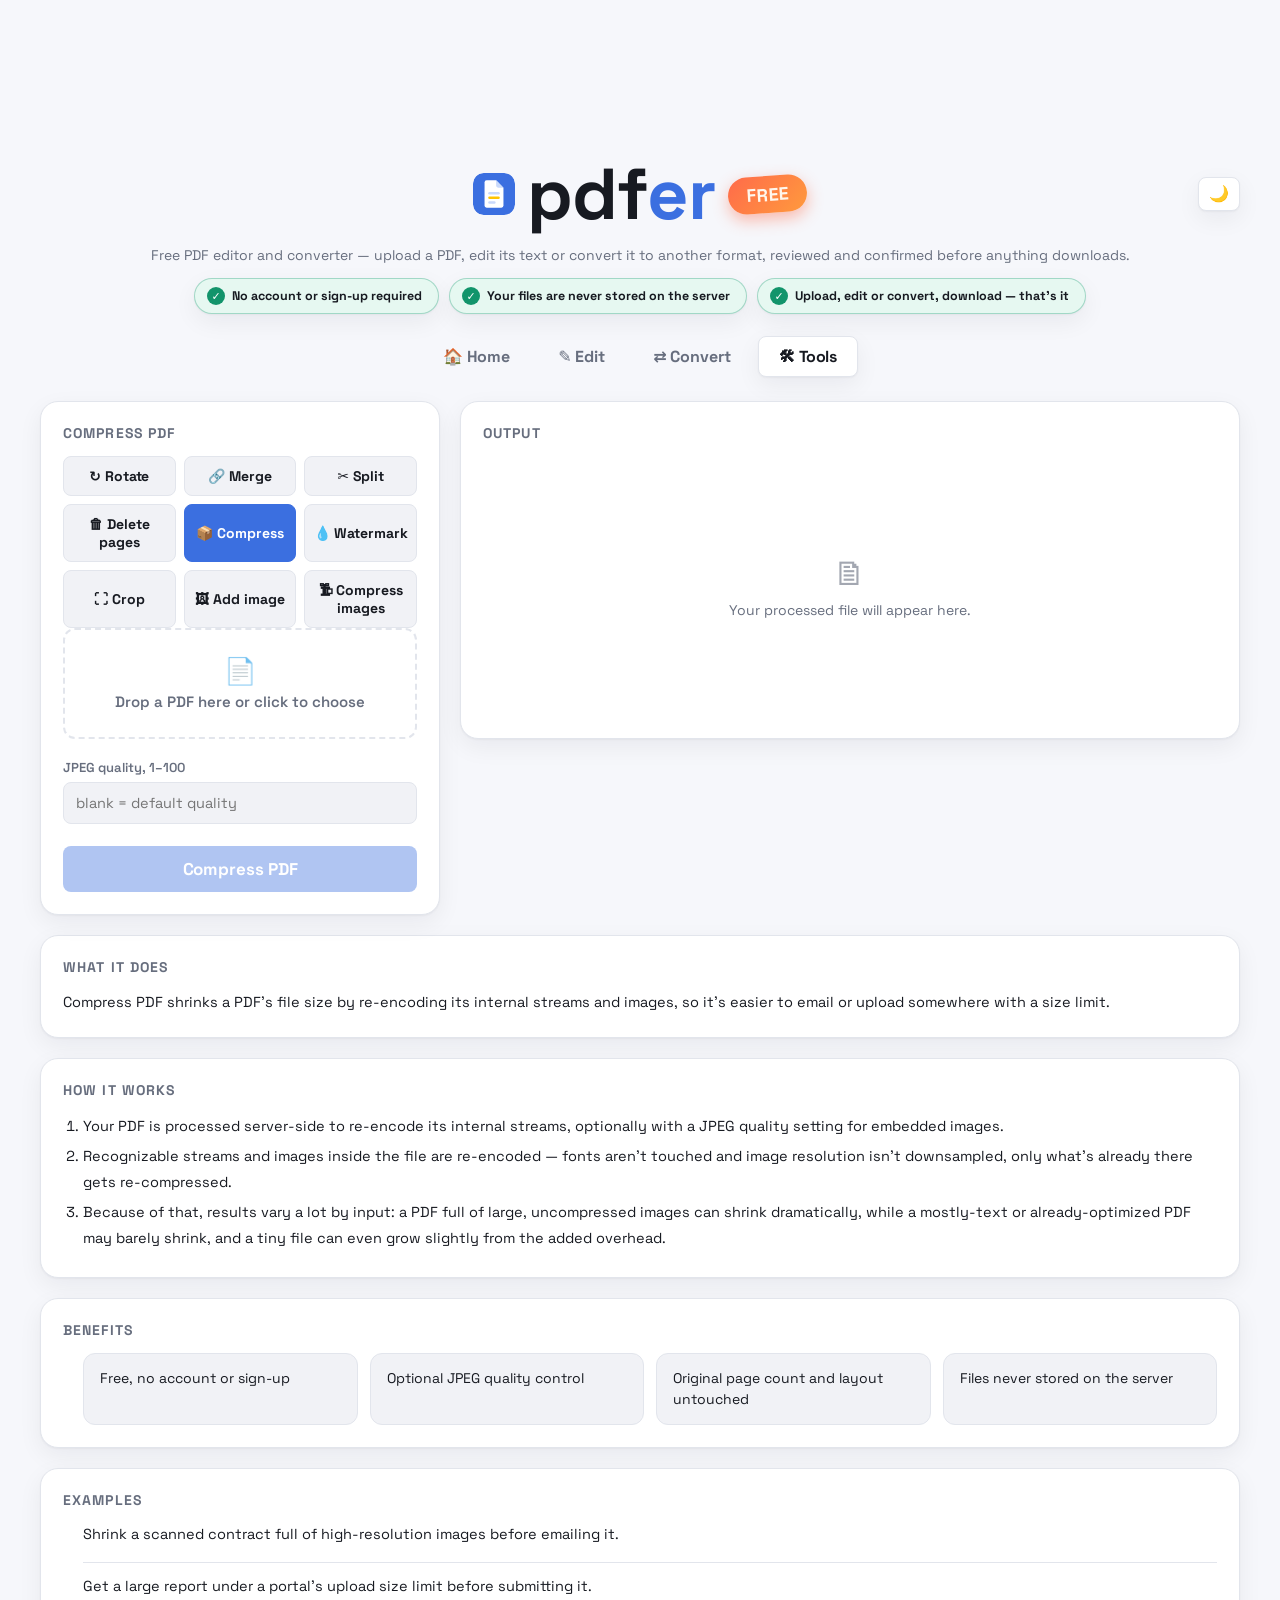
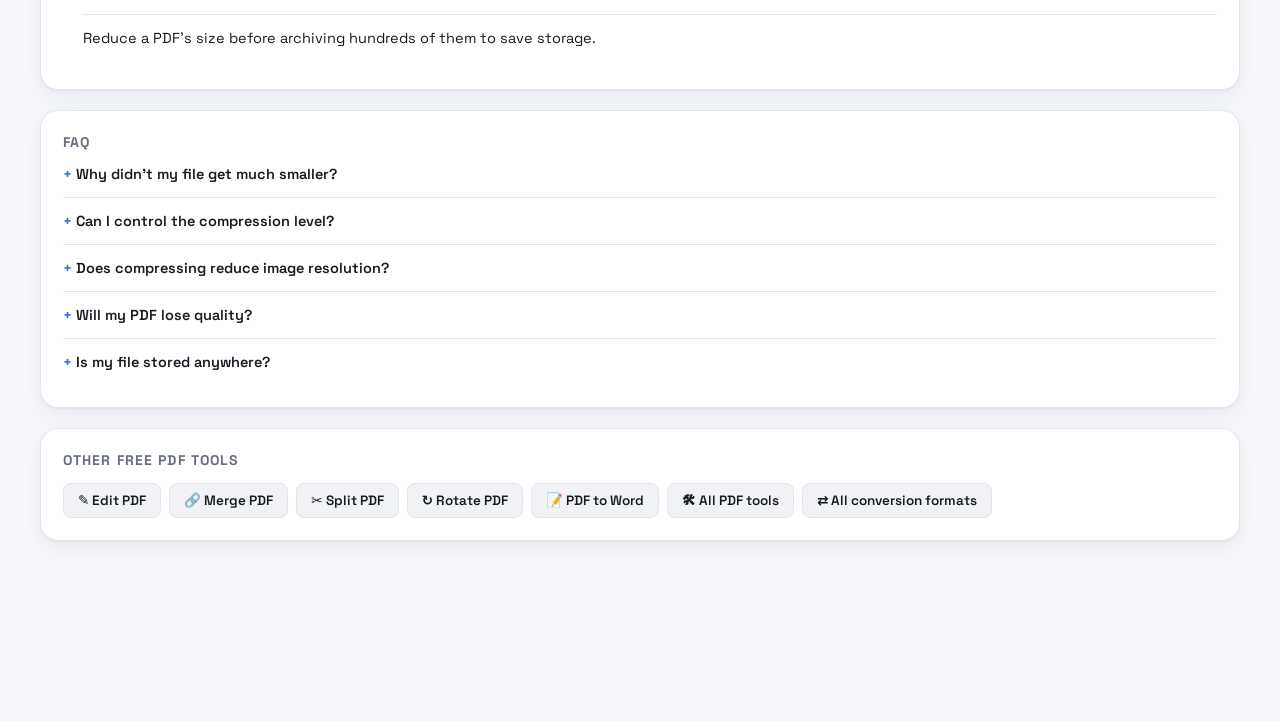
==== commit 62dfcf70: "Add AdSense ad slots to multiple HTML pages" ====
--- a/static/compress-pdf.html
+++ b/static/compress-pdf.html
@@ -22,6 +22,15 @@
 </head>
 <body data-lock-tool="compress">
 <div class="app">
+  <div class="ad-slot">
+    <ins class="adsbygoogle"
+         style="display:block"
+         data-ad-client="ca-pub-1493720963523532"
+         data-ad-slot="7150379591"
+         data-ad-format="auto"
+         data-full-width-responsive="true"></ins>
+  </div>
+
   <div class="topbar">
     <div class="brand"><img src="logo.svg" class="brand-icon" alt=""><h1><span class="pdf">pdf</span><span class="er">er</span><span class="visually-hidden" data-i18n="compressPage.brandHidden"> — Compress PDF Online Free</span></h1><span class="badge" data-i18n="common.badgeFree">Free</span></div>
     <button type="button" class="icon-btn theme-toggle" id="themeToggle" aria-label="Toggle color theme" data-i18n-aria-label="common.themeToggle">🌙</button>
